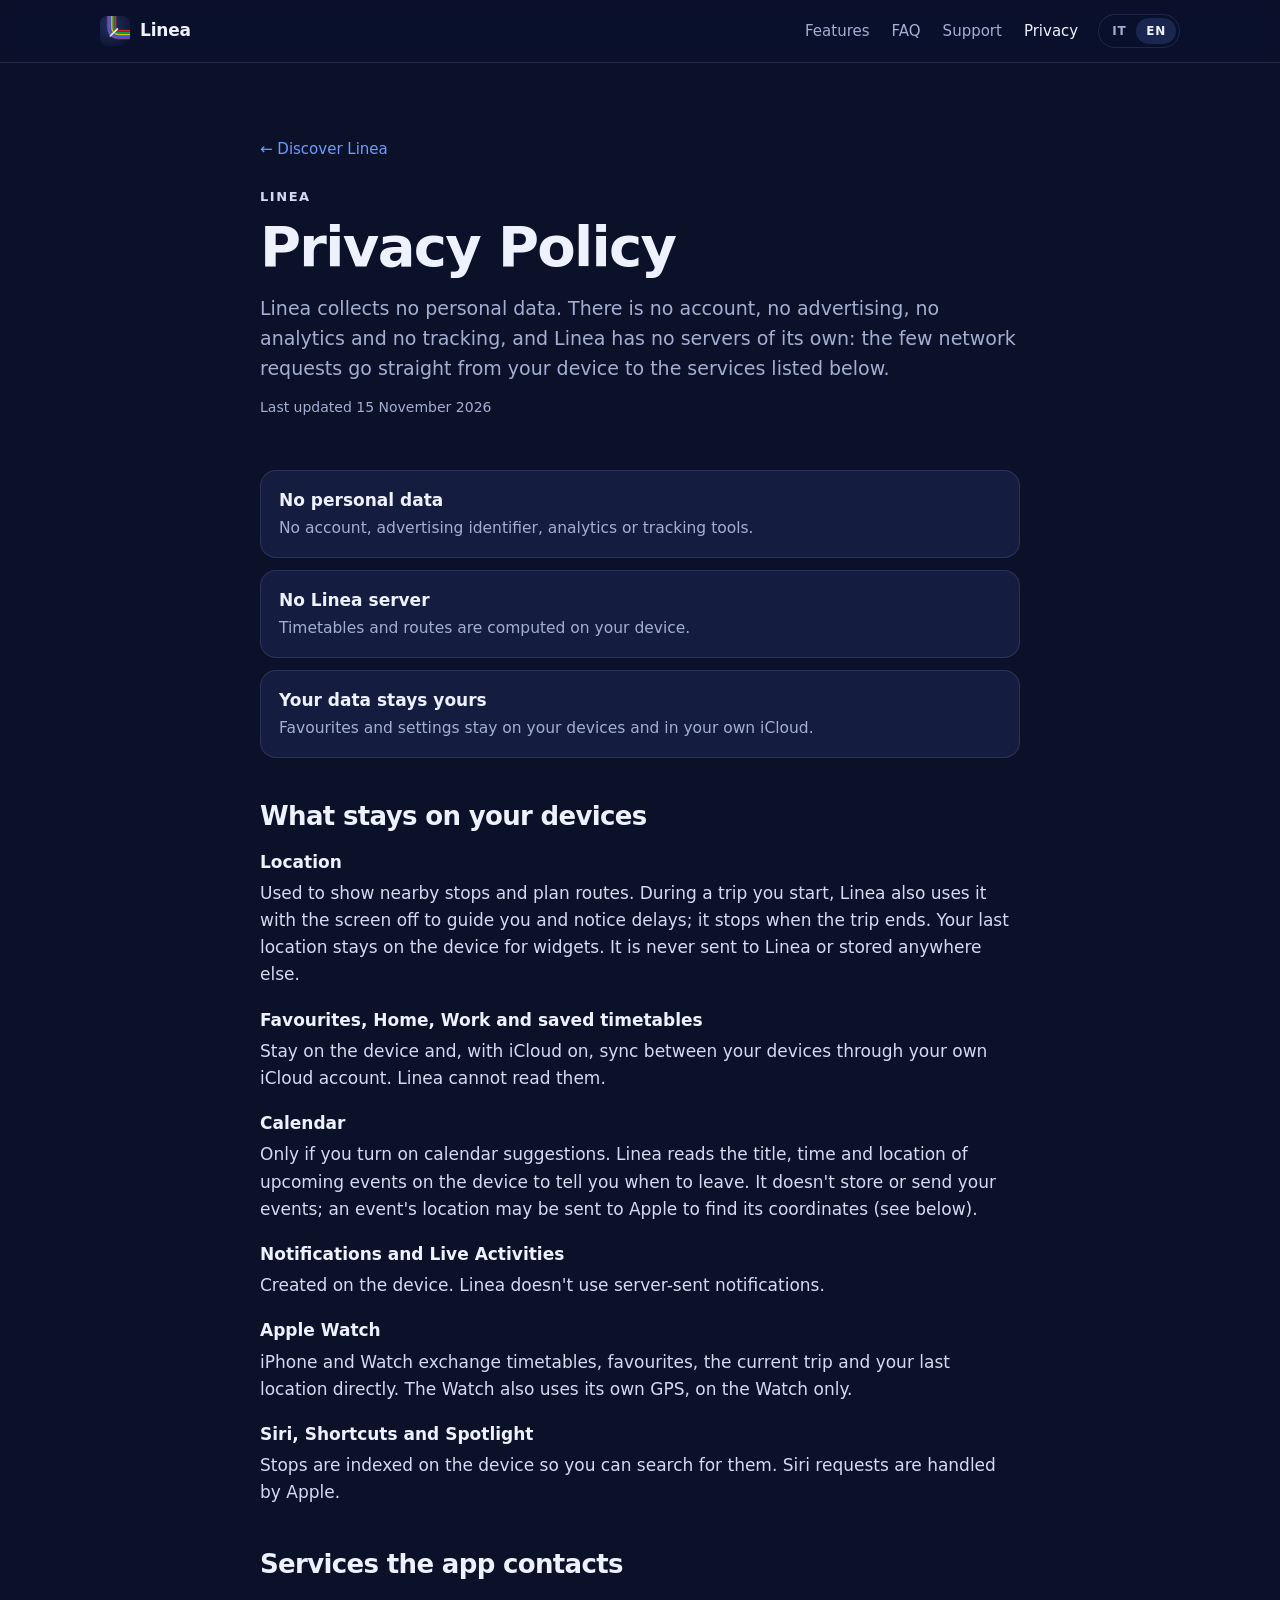
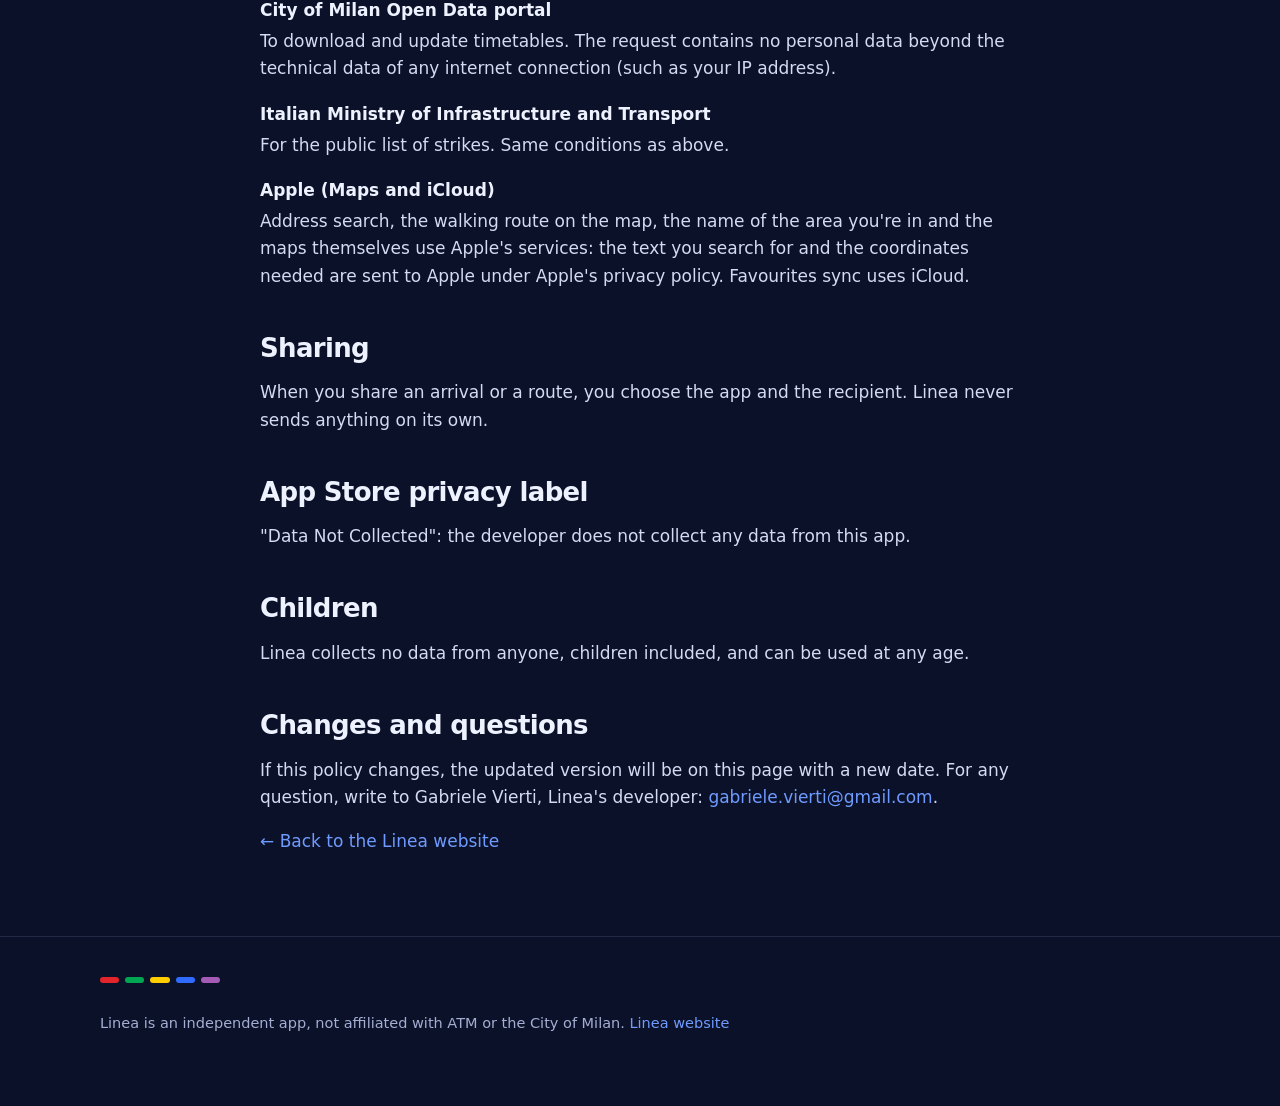
==== privacy.html @ 8175891f "update 1.0" ====
<!DOCTYPE html>
<html lang="it" data-lang="it">
<head>
<meta charset="utf-8">
<meta name="viewport" content="width=device-width, initial-scale=1">
<title>Privacy · Linea</title>
<meta name="description" content="Linea non raccoglie dati personali: niente account, pubblicità, statistiche o tracciamento.">
<meta name="theme-color" content="#0b1129">
<link rel="icon" href="favicon.png">
<link rel="apple-touch-icon" href="apple-touch-icon.png">
<link rel="stylesheet" href="style.css">
<script src="app.js"></script>
</head>
<body>

<header class="top">
  <div class="wrap">
    <a class="brand" href="index.html" aria-label="Linea"><img src="icon.png" alt=""><span>Linea</span></a>
    <nav aria-label="Sezioni">
      <a href="index.html#funzioni"><span lang="it">Funzioni</span><span lang="en">Features</span></a>
      <a href="index.html#faq">FAQ</a>
      <a href="index.html#supporto"><span lang="it">Supporto</span><span lang="en">Support</span></a>
      <a href="privacy.html" aria-current="page">Privacy</a>
    </nav>
    <div class="langs" role="group" aria-label="Lingua / Language">
      <button type="button" data-set="it">IT</button>
      <button type="button" data-set="en">EN</button>
    </div>
  </div>
</header>

<main class="policy">

  <!-- Italiano -->
  <div lang="it">
    <section class="policy-hero">
      <div class="wrap narrow">
        <a class="back" href="index.html">← Scopri Linea</a>
        <p class="eyebrow">Linea</p>
        <h1>Informativa sulla privacy</h1>
        <p class="lead">Linea non raccoglie dati personali. Non ci sono account, pubblicità, statistiche né tracciamento, e Linea non ha server suoi: le poche richieste in rete vanno direttamente dal tuo dispositivo ai servizi elencati qui sotto.</p>
        <p class="date">Ultimo aggiornamento: 15 novembre 2026</p>
      </div>
    </section>

    <section class="wrap narrow">
      <ul class="summary">
        <li><b>Nessun dato personale</b><span>Niente account, identificativo pubblicitario, statistiche o strumenti di tracciamento.</span></li>
        <li><b>Nessun server di Linea</b><span>Orari e percorsi sono calcolati sul tuo dispositivo.</span></li>
        <li><b>I tuoi dati restano tuoi</b><span>Preferiti e impostazioni stanno sui tuoi dispositivi e nel tuo iCloud.</span></li>
      </ul>

      <h2>Cosa resta sui tuoi dispositivi</h2>
      <dl class="rows">
        <dt>Posizione</dt>
        <dd>Serve per mostrarti le fermate vicine e calcolare i percorsi. Durante un viaggio che avvii tu, Linea la usa anche con lo schermo spento per guidarti e accorgersi dei ritardi; smette quando il viaggio finisce. L'ultima posizione resta sul dispositivo per i widget. Non viene mai inviata a Linea né salvata altrove.</dd>
        <dt>Preferiti, Casa, Lavoro e orari salvati</dt>
        <dd>Restano sul dispositivo e, se iCloud è attivo, si sincronizzano tra i tuoi dispositivi tramite il tuo account iCloud. Linea non può leggerli.</dd>
        <dt>Calendario</dt>
        <dd>Solo se attivi i suggerimenti dal calendario. Linea legge sul dispositivo titolo, ora e luogo dei prossimi appuntamenti per dirti quando uscire. Non salva né invia gli eventi; il luogo di un evento può essere mandato ad Apple per trovarne le coordinate (vedi sotto).</dd>
        <dt>Notifiche e Live Activity</dt>
        <dd>Sono create sul dispositivo. Linea non usa notifiche inviate da server.</dd>
        <dt>Apple Watch</dt>
        <dd>iPhone e Watch si scambiano direttamente orari, preferiti, viaggio in corso e ultima posizione. Il Watch usa anche il suo GPS, solo sul Watch.</dd>
        <dt>Siri, Comandi e Spotlight</dt>
        <dd>Le fermate vengono indicizzate sul dispositivo perché tu possa cercarle. Le richieste a Siri sono gestite da Apple.</dd>
      </dl>

      <h2>Servizi contattati dall'app</h2>
      <dl class="rows">
        <dt>Portale Open Data del Comune di Milano</dt>
        <dd>Per scaricare e aggiornare gli orari. La richiesta non contiene dati personali, oltre a quelli tecnici di ogni connessione internet (come l'indirizzo IP).</dd>
        <dt>Ministero delle Infrastrutture e dei Trasporti</dt>
        <dd>Per l'elenco pubblico degli scioperi. Stesse condizioni del punto sopra.</dd>
        <dt>Apple (Mappe e iCloud)</dt>
        <dd>La ricerca di indirizzi, il percorso a piedi sulla mappa, il nome della zona in cui ti trovi e le mappe usano i servizi di Apple: il testo che cerchi e le coordinate necessarie vengono inviati ad Apple, secondo la sua informativa sulla privacy. La sincronizzazione dei preferiti usa iCloud.</dd>
      </dl>

      <h2>Condivisione</h2>
      <p>Quando condividi un arrivo o un percorso, scegli tu l'app e il destinatario. Linea non invia nulla da sola.</p>

      <h2>Etichetta privacy dell'App Store</h2>
      <p>"Dati non raccolti": lo sviluppatore non raccoglie dati da questa app.</p>

      <h2>Minori</h2>
      <p>Linea non raccoglie dati di nessuno, quindi nemmeno di minori, e si può usare a qualsiasi età.</p>

      <h2>Modifiche e domande</h2>
      <p>Se questa informativa cambia, la versione aggiornata sarà su questa pagina con una nuova data. Per qualsiasi domanda scrivi a Gabriele Vierti, sviluppatore di Linea: <a href="mailto:gabriele.vierti@gmail.com?subject=Linea%20privacy">gabriele.vierti@gmail.com</a>.</p>
      <p><a href="index.html">← Torna al sito di Linea</a></p>
    </section>
  </div>

  <!-- English -->
  <div lang="en">
    <section class="policy-hero">
      <div class="wrap narrow">
        <a class="back" href="index.html">← Discover Linea</a>
        <p class="eyebrow">Linea</p>
        <h1>Privacy Policy</h1>
        <p class="lead">Linea collects no personal data. There is no account, no advertising, no analytics and no tracking, and Linea has no servers of its own: the few network requests go straight from your device to the services listed below.</p>
        <p class="date">Last updated 15 November 2026</p>
      </div>
    </section>

    <section class="wrap narrow">
      <ul class="summary">
        <li><b>No personal data</b><span>No account, advertising identifier, analytics or tracking tools.</span></li>
        <li><b>No Linea server</b><span>Timetables and routes are computed on your device.</span></li>
        <li><b>Your data stays yours</b><span>Favourites and settings stay on your devices and in your own iCloud.</span></li>
      </ul>

      <h2>What stays on your devices</h2>
      <dl class="rows">
        <dt>Location</dt>
        <dd>Used to show nearby stops and plan routes. During a trip you start, Linea also uses it with the screen off to guide you and notice delays; it stops when the trip ends. Your last location stays on the device for widgets. It is never sent to Linea or stored anywhere else.</dd>
        <dt>Favourites, Home, Work and saved timetables</dt>
        <dd>Stay on the device and, with iCloud on, sync between your devices through your own iCloud account. Linea cannot read them.</dd>
        <dt>Calendar</dt>
        <dd>Only if you turn on calendar suggestions. Linea reads the title, time and location of upcoming events on the device to tell you when to leave. It doesn't store or send your events; an event's location may be sent to Apple to find its coordinates (see below).</dd>
        <dt>Notifications and Live Activities</dt>
        <dd>Created on the device. Linea doesn't use server-sent notifications.</dd>
        <dt>Apple Watch</dt>
        <dd>iPhone and Watch exchange timetables, favourites, the current trip and your last location directly. The Watch also uses its own GPS, on the Watch only.</dd>
        <dt>Siri, Shortcuts and Spotlight</dt>
        <dd>Stops are indexed on the device so you can search for them. Siri requests are handled by Apple.</dd>
      </dl>

      <h2>Services the app contacts</h2>
      <dl class="rows">
        <dt>City of Milan Open Data portal</dt>
        <dd>To download and update timetables. The request contains no personal data beyond the technical data of any internet connection (such as your IP address).</dd>
        <dt>Italian Ministry of Infrastructure and Transport</dt>
        <dd>For the public list of strikes. Same conditions as above.</dd>
        <dt>Apple (Maps and iCloud)</dt>
        <dd>Address search, the walking route on the map, the name of the area you're in and the maps themselves use Apple's services: the text you search for and the coordinates needed are sent to Apple under Apple's privacy policy. Favourites sync uses iCloud.</dd>
      </dl>

      <h2>Sharing</h2>
      <p>When you share an arrival or a route, you choose the app and the recipient. Linea never sends anything on its own.</p>

      <h2>App Store privacy label</h2>
      <p>"Data Not Collected": the developer does not collect any data from this app.</p>

      <h2>Children</h2>
      <p>Linea collects no data from anyone, children included, and can be used at any age.</p>

      <h2>Changes and questions</h2>
      <p>If this policy changes, the updated version will be on this page with a new date. For any question, write to Gabriele Vierti, Linea's developer: <a href="mailto:gabriele.vierti@gmail.com?subject=Linea%20privacy">gabriele.vierti@gmail.com</a>.</p>
      <p><a href="index.html">← Back to the Linea website</a></p>
    </section>
  </div>

</main>

<footer>
  <div class="wrap">
    <div class="lines" aria-hidden="true"><span></span><span></span><span></span><span></span><span></span></div>
    <p lang="it">Linea è un'app indipendente, non affiliata ad ATM né al Comune di Milano. <a href="index.html">Sito di Linea</a></p>
    <p lang="en">Linea is an independent app, not affiliated with ATM or the City of Milan. <a href="index.html">Linea website</a></p>
  </div>
</footer>

</body>
</html>
---- style.css ----
/* Linea · sito di supporto. Blu notte e i cinque colori della metro, come nell'app. */
:root {
  color-scheme: dark;
  --bg: #0b1129;
  --bg-2: #0f1736;
  --surface: #141d40;
  --surface-2: #1a2550;
  --line: rgba(170, 186, 235, 0.14);
  --text: #eef2ff;
  --muted: #a3afd2;
  --accent: #6f9bff;
  --m1: #e3242b;
  --m2: #00a651;
  --m3: #ffcd00;
  --m4: #2f6bff;
  --m5: #a35bb5;
  --radius: 22px;
  --sans: -apple-system, BlinkMacSystemFont, "SF Pro Display", "SF Pro Text", "Helvetica Neue", Inter, system-ui, sans-serif;
}

* { box-sizing: border-box; }
html { scroll-behavior: smooth; }
body {
  margin: 0;
  background: var(--bg);
  color: var(--text);
  font: 17px/1.6 var(--sans);
  -webkit-font-smoothing: antialiased;
  overflow-x: hidden;
}
img { max-width: 100%; display: block; }
a { color: var(--accent); text-decoration: none; }
a:hover { text-decoration: underline; text-underline-offset: 3px; }
:focus-visible { outline: 2px solid var(--accent); outline-offset: 3px; border-radius: 6px; }

/* Una pagina, due lingue: quella non attiva è nascosta. */
html[data-lang="en"] [lang="it"],
html[data-lang="it"] [lang="en"] { display: none !important; }

.wrap { width: min(1080px, 100% - 40px); margin: 0 auto; }
.narrow { width: min(760px, 100% - 40px); }

/* ---------- Barra in alto ---------- */
.top {
  position: sticky; top: 0; z-index: 20;
  backdrop-filter: saturate(160%) blur(16px);
  -webkit-backdrop-filter: saturate(160%) blur(16px);
  background: rgba(11, 17, 41, 0.74);
  border-bottom: 1px solid var(--line);
}
.top .wrap { display: flex; align-items: center; gap: 20px; height: 62px; }
.brand { display: flex; align-items: center; gap: 10px; color: var(--text); font-weight: 700; letter-spacing: -0.01em; }
.brand:hover { text-decoration: none; }
.brand img { width: 30px; height: 30px; }
.top nav { display: flex; gap: 22px; margin-left: auto; font-size: 15px; }
.top nav a { color: var(--muted); }
.top nav a:hover, .top nav a[aria-current="page"] { color: var(--text); text-decoration: none; }
.langs { display: flex; border: 1px solid var(--line); border-radius: 999px; padding: 3px; }
.langs button {
  appearance: none; border: 0; background: transparent; color: var(--muted);
  font: 600 12px/1 var(--sans); letter-spacing: 0.06em; padding: 7px 10px; border-radius: 999px; cursor: pointer;
}
html[data-lang="en"] .langs [data-set="en"],
html[data-lang="it"] .langs [data-set="it"] { background: var(--surface-2); color: var(--text); }
@media (max-width: 720px) {
  .top nav { display: none; }
  .langs { margin-left: auto; }
}

/* ---------- Le cinque linee ---------- */
.lines { display: flex; gap: 6px; }
.lines span { height: 6px; flex: 1; border-radius: 3px; }
.lines span:nth-child(1) { background: var(--m1); }
.lines span:nth-child(2) { background: var(--m2); }
.lines span:nth-child(3) { background: var(--m3); }
.lines span:nth-child(4) { background: var(--m4); }
.lines span:nth-child(5) { background: var(--m5); }

/* ---------- Apertura ---------- */
.hero {
  padding: 96px 0 72px;
  background:
    radial-gradient(900px 480px at 18% -10%, rgba(47, 107, 255, 0.22), transparent 60%),
    radial-gradient(700px 420px at 95% 10%, rgba(163, 91, 181, 0.16), transparent 60%);
}
.hero .wrap { display: grid; grid-template-columns: 1.25fr 1fr; gap: 56px; align-items: center; }
.hero h1 { font-size: clamp(44px, 7vw, 76px); line-height: 1.02; letter-spacing: -0.035em; margin: 0 0 18px; }
.hero .lead { font-size: clamp(19px, 2.2vw, 22px); color: var(--muted); margin: 0 0 28px; max-width: 34em; }
.hero .icon { width: min(300px, 70vw); justify-self: center; filter: drop-shadow(0 30px 60px rgba(0, 0, 0, 0.45)); }
.hero .lines { width: 240px; margin-bottom: 30px; }
.pills { display: flex; flex-wrap: wrap; gap: 10px; }
.pill {
  border: 1px solid var(--line); border-radius: 999px; padding: 7px 14px;
  font-size: 14px; color: var(--muted); background: rgba(255, 255, 255, 0.03);
}
@media (max-width: 820px) {
  .hero { padding-top: 56px; }
  .hero .wrap { grid-template-columns: 1fr; gap: 36px; }
  .hero .icon { order: -1; width: 160px; justify-self: start; }
}

/* ---------- Sezioni ---------- */
section { padding: 64px 0; }
.eyebrow { text-transform: uppercase; letter-spacing: 0.12em; font-size: 13px; font-weight: 600; color: var(--muted); margin: 0 0 10px; }
h2 { font-size: clamp(30px, 4vw, 42px); letter-spacing: -0.025em; line-height: 1.1; margin: 0 0 14px; }
.section-lead { color: var(--muted); font-size: 19px; margin: 0 0 36px; max-width: 40em; }

.grid { display: grid; grid-template-columns: repeat(3, 1fr); gap: 16px; }
@media (max-width: 900px) { .grid { grid-template-columns: repeat(2, 1fr); } }
@media (max-width: 600px) { .grid { grid-template-columns: 1fr; } }
.card {
  background: linear-gradient(180deg, var(--surface), var(--bg-2));
  border: 1px solid var(--line); border-radius: var(--radius); padding: 24px;
}
.card .dot { width: 34px; height: 34px; border-radius: 10px; display: grid; place-items: center; margin-bottom: 14px; font-size: 18px; }
.card h3 { margin: 0 0 6px; font-size: 19px; letter-spacing: -0.01em; }
.card p { margin: 0; color: var(--muted); font-size: 15.5px; }
.c1 { background: rgba(227, 36, 43, 0.18); } .c2 { background: rgba(0, 166, 81, 0.18); }
.c3 { background: rgba(255, 205, 0, 0.16); } .c4 { background: rgba(47, 107, 255, 0.2); }
.c5 { background: rgba(163, 91, 181, 0.2); }

/* ---------- Domande ---------- */
.faq details {
  border-bottom: 1px solid var(--line); padding: 18px 0;
}
.faq summary {
  cursor: pointer; font-weight: 600; font-size: 18px; list-style: none; display: flex; justify-content: space-between; gap: 16px;
}
.faq summary::-webkit-details-marker { display: none; }
.faq summary::after { content: "+"; color: var(--muted); font-weight: 400; font-size: 22px; line-height: 1; }
.faq details[open] summary::after { content: "–"; }
.faq details p { color: var(--muted); margin: 10px 0 0; }

/* ---------- Supporto ---------- */
.support-box {
  background: linear-gradient(135deg, var(--surface-2), var(--surface));
  border: 1px solid var(--line); border-radius: 28px; padding: 40px;
  display: grid; grid-template-columns: 1fr auto; gap: 24px; align-items: center;
}
.support-box p { color: var(--muted); margin: 0; }
.button {
  display: inline-block; background: var(--text); color: var(--bg); font-weight: 600;
  padding: 13px 22px; border-radius: 999px; white-space: nowrap;
}
.button:hover { text-decoration: none; opacity: 0.9; }
@media (max-width: 700px) { .support-box { grid-template-columns: 1fr; padding: 28px; } }

/* ---------- Pagina privacy ---------- */
.policy-hero { padding: 72px 0 24px; }
.policy-hero h1 { font-size: clamp(38px, 6vw, 56px); letter-spacing: -0.03em; line-height: 1.05; margin: 0 0 16px; }
.policy-hero .lead { color: var(--muted); font-size: 19px; margin: 0 0 12px; }
.policy-hero .date { color: var(--muted); font-size: 14px; margin: 0; }
.back { display: inline-flex; gap: 6px; font-size: 15px; margin-bottom: 26px; }
.summary { list-style: none; padding: 0; margin: 12px 0 40px; display: grid; gap: 12px; }
.summary li {
  background: var(--surface); border: 1px solid var(--line); border-radius: 16px; padding: 16px 18px;
  display: grid; gap: 2px;
}
.summary b { font-size: 17px; }
.summary span { color: var(--muted); font-size: 15.5px; }
.policy h2 { font-size: 26px; margin: 44px 0 12px; }
.policy p { color: #d3daf2; }
.rows { margin: 0; }
.rows dt { font-weight: 600; margin-top: 18px; }
.rows dd { margin: 4px 0 0; color: #d3daf2; }

/* ---------- Piede ---------- */
footer { border-top: 1px solid var(--line); padding: 40px 0 56px; color: var(--muted); font-size: 14.5px; }
footer .wrap { display: grid; gap: 14px; }
footer .lines { width: 120px; }
footer nav { display: flex; gap: 18px; flex-wrap: wrap; }
footer nav a { color: var(--muted); }

.policy-hero + section { padding-top: 16px; }
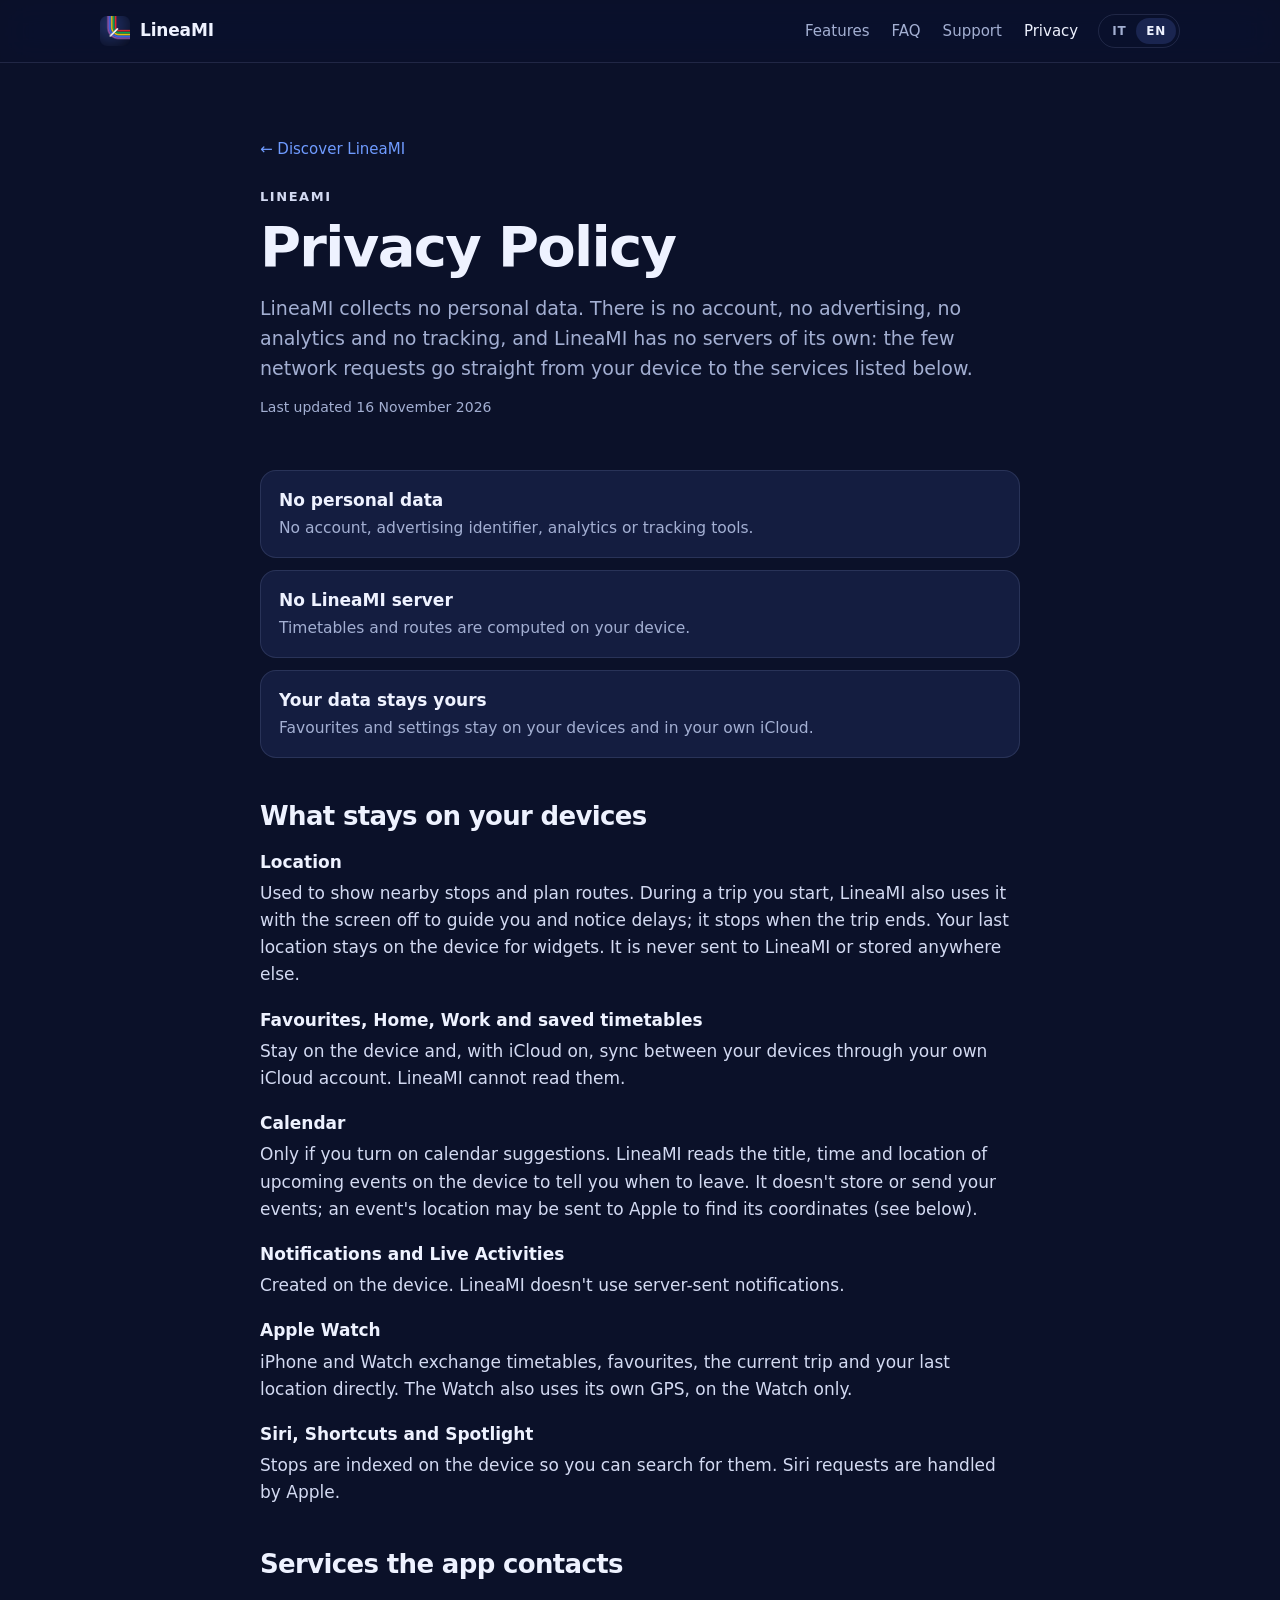
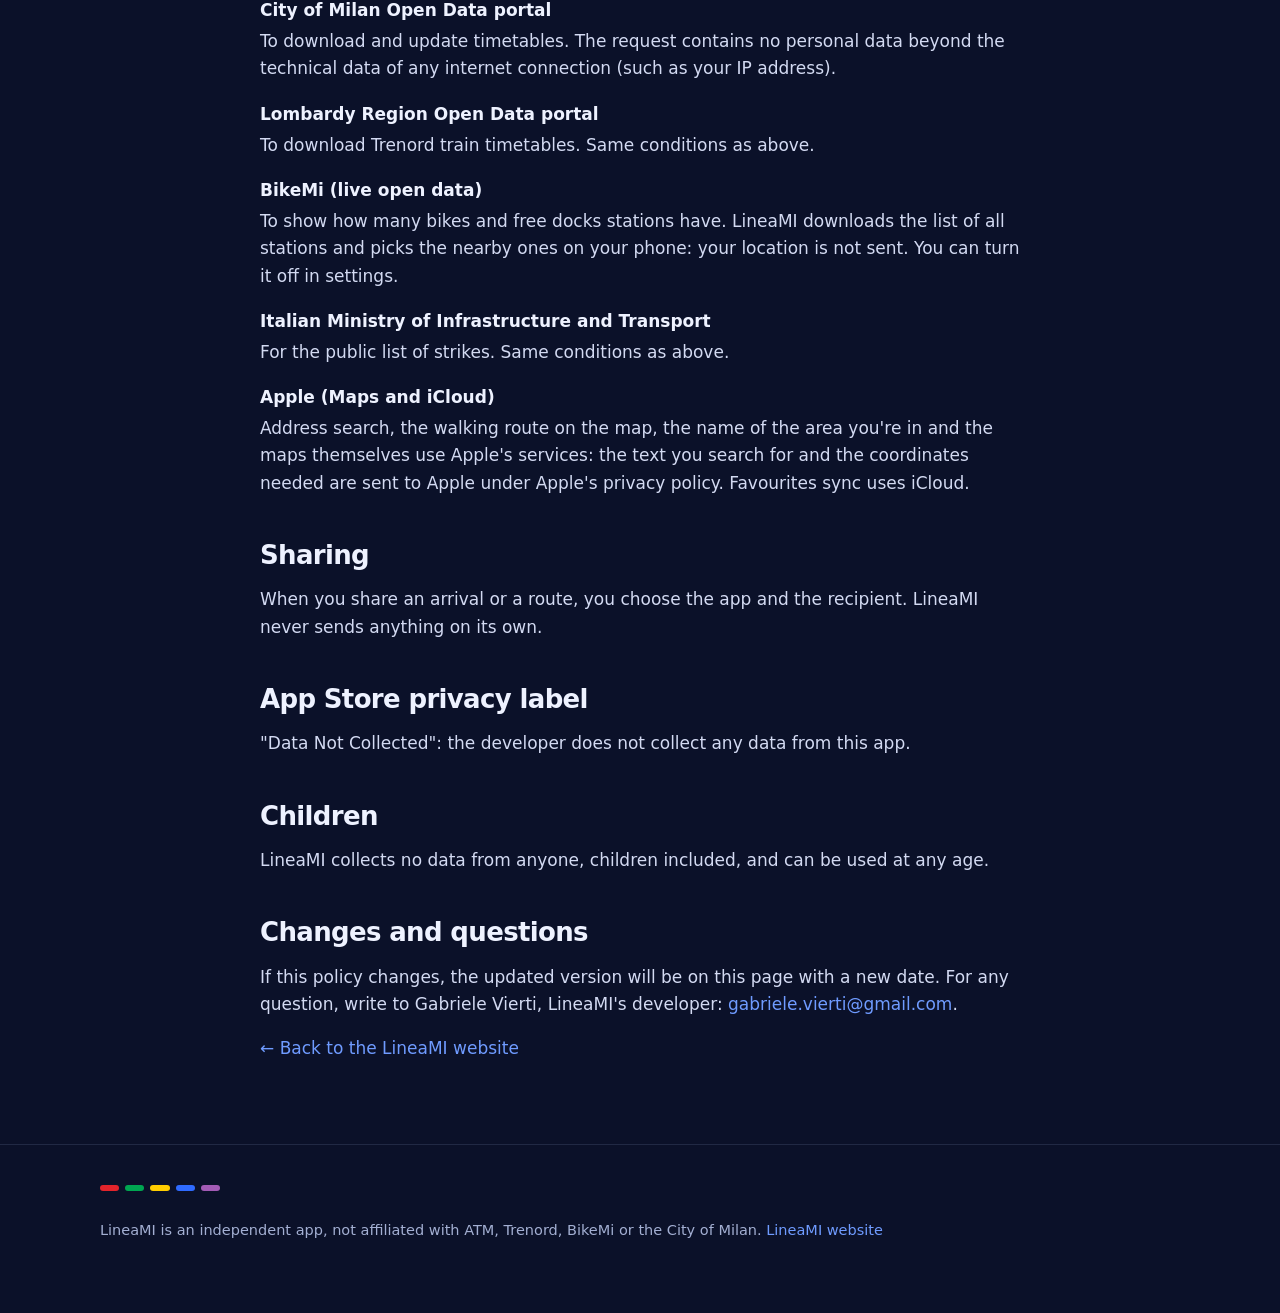
==== commit 16b22136: "update" ====
--- a/privacy.html
+++ b/privacy.html
@@ -3,8 +3,8 @@
 <head>
 <meta charset="utf-8">
 <meta name="viewport" content="width=device-width, initial-scale=1">
-<title>Privacy · Linea</title>
-<meta name="description" content="Linea non raccoglie dati personali: niente account, pubblicità, statistiche o tracciamento.">
+<title>Privacy · LineaMI</title>
+<meta name="description" content="LineaMI non raccoglie dati personali: niente account, pubblicità, statistiche o tracciamento.">
 <meta name="theme-color" content="#0b1129">
 <link rel="icon" href="favicon.png">
 <link rel="apple-touch-icon" href="apple-touch-icon.png">
@@ -15,7 +15,7 @@
 
 <header class="top">
   <div class="wrap">
-    <a class="brand" href="index.html" aria-label="Linea"><img src="icon.png" alt=""><span>Linea</span></a>
+    <a class="brand" href="index.html" aria-label="LineaMI"><img src="icon.png" alt=""><span>LineaMI</span></a>
     <nav aria-label="Sezioni">
       <a href="index.html#funzioni"><span lang="it">Funzioni</span><span lang="en">Features</span></a>
       <a href="index.html#faq">FAQ</a>
@@ -35,31 +35,31 @@
   <div lang="it">
     <section class="policy-hero">
       <div class="wrap narrow">
-        <a class="back" href="index.html">← Scopri Linea</a>
-        <p class="eyebrow">Linea</p>
+        <a class="back" href="index.html">← Scopri LineaMI</a>
+        <p class="eyebrow">LineaMI</p>
         <h1>Informativa sulla privacy</h1>
-        <p class="lead">Linea non raccoglie dati personali. Non ci sono account, pubblicità, statistiche né tracciamento, e Linea non ha server suoi: le poche richieste in rete vanno direttamente dal tuo dispositivo ai servizi elencati qui sotto.</p>
-        <p class="date">Ultimo aggiornamento: 15 novembre 2026</p>
+        <p class="lead">LineaMI non raccoglie dati personali. Non ci sono account, pubblicità, statistiche né tracciamento, e LineaMI non ha server suoi: le poche richieste in rete vanno direttamente dal tuo dispositivo ai servizi elencati qui sotto.</p>
+        <p class="date">Ultimo aggiornamento: 16 novembre 2026</p>
       </div>
     </section>
 
     <section class="wrap narrow">
       <ul class="summary">
         <li><b>Nessun dato personale</b><span>Niente account, identificativo pubblicitario, statistiche o strumenti di tracciamento.</span></li>
-        <li><b>Nessun server di Linea</b><span>Orari e percorsi sono calcolati sul tuo dispositivo.</span></li>
+        <li><b>Nessun server di LineaMI</b><span>Orari e percorsi sono calcolati sul tuo dispositivo.</span></li>
         <li><b>I tuoi dati restano tuoi</b><span>Preferiti e impostazioni stanno sui tuoi dispositivi e nel tuo iCloud.</span></li>
       </ul>
 
       <h2>Cosa resta sui tuoi dispositivi</h2>
       <dl class="rows">
         <dt>Posizione</dt>
-        <dd>Serve per mostrarti le fermate vicine e calcolare i percorsi. Durante un viaggio che avvii tu, Linea la usa anche con lo schermo spento per guidarti e accorgersi dei ritardi; smette quando il viaggio finisce. L'ultima posizione resta sul dispositivo per i widget. Non viene mai inviata a Linea né salvata altrove.</dd>
+        <dd>Serve per mostrarti le fermate vicine e calcolare i percorsi. Durante un viaggio che avvii tu, LineaMI la usa anche con lo schermo spento per guidarti e accorgersi dei ritardi; smette quando il viaggio finisce. L'ultima posizione resta sul dispositivo per i widget. Non viene mai inviata a LineaMI né salvata altrove.</dd>
         <dt>Preferiti, Casa, Lavoro e orari salvati</dt>
-        <dd>Restano sul dispositivo e, se iCloud è attivo, si sincronizzano tra i tuoi dispositivi tramite il tuo account iCloud. Linea non può leggerli.</dd>
+        <dd>Restano sul dispositivo e, se iCloud è attivo, si sincronizzano tra i tuoi dispositivi tramite il tuo account iCloud. LineaMI non può leggerli.</dd>
         <dt>Calendario</dt>
-        <dd>Solo se attivi i suggerimenti dal calendario. Linea legge sul dispositivo titolo, ora e luogo dei prossimi appuntamenti per dirti quando uscire. Non salva né invia gli eventi; il luogo di un evento può essere mandato ad Apple per trovarne le coordinate (vedi sotto).</dd>
+        <dd>Solo se attivi i suggerimenti dal calendario. LineaMI legge sul dispositivo titolo, ora e luogo dei prossimi appuntamenti per dirti quando uscire. Non salva né invia gli eventi; il luogo di un evento può essere mandato ad Apple per trovarne le coordinate (vedi sotto).</dd>
         <dt>Notifiche e Live Activity</dt>
-        <dd>Sono create sul dispositivo. Linea non usa notifiche inviate da server.</dd>
+        <dd>Sono create sul dispositivo. LineaMI non usa notifiche inviate da server.</dd>
         <dt>Apple Watch</dt>
         <dd>iPhone e Watch si scambiano direttamente orari, preferiti, viaggio in corso e ultima posizione. Il Watch usa anche il suo GPS, solo sul Watch.</dd>
         <dt>Siri, Comandi e Spotlight</dt>
@@ -70,6 +70,10 @@
       <dl class="rows">
         <dt>Portale Open Data del Comune di Milano</dt>
         <dd>Per scaricare e aggiornare gli orari. La richiesta non contiene dati personali, oltre a quelli tecnici di ogni connessione internet (come l'indirizzo IP).</dd>
+        <dt>Portale Open Data di Regione Lombardia</dt>
+        <dd>Per scaricare gli orari dei treni Trenord. Stesse condizioni del punto sopra.</dd>
+        <dt>BikeMi (dati aperti in tempo reale)</dt>
+        <dd>Per sapere quante bici e posti liberi ci sono nelle stazioni. LineaMI scarica l'elenco di tutte le stazioni e sceglie sul telefono quelle vicine: la tua posizione non viene inviata. Si può disattivare nelle impostazioni.</dd>
         <dt>Ministero delle Infrastrutture e dei Trasporti</dt>
         <dd>Per l'elenco pubblico degli scioperi. Stesse condizioni del punto sopra.</dd>
         <dt>Apple (Mappe e iCloud)</dt>
@@ -77,17 +81,17 @@
       </dl>
 
       <h2>Condivisione</h2>
-      <p>Quando condividi un arrivo o un percorso, scegli tu l'app e il destinatario. Linea non invia nulla da sola.</p>
+      <p>Quando condividi un arrivo o un percorso, scegli tu l'app e il destinatario. LineaMI non invia nulla da sola.</p>
 
       <h2>Etichetta privacy dell'App Store</h2>
       <p>"Dati non raccolti": lo sviluppatore non raccoglie dati da questa app.</p>
 
       <h2>Minori</h2>
-      <p>Linea non raccoglie dati di nessuno, quindi nemmeno di minori, e si può usare a qualsiasi età.</p>
+      <p>LineaMI non raccoglie dati di nessuno, quindi nemmeno di minori, e si può usare a qualsiasi età.</p>
 
       <h2>Modifiche e domande</h2>
-      <p>Se questa informativa cambia, la versione aggiornata sarà su questa pagina con una nuova data. Per qualsiasi domanda scrivi a Gabriele Vierti, sviluppatore di Linea: <a href="mailto:gabriele.vierti@gmail.com?subject=Linea%20privacy">gabriele.vierti@gmail.com</a>.</p>
-      <p><a href="index.html">← Torna al sito di Linea</a></p>
+      <p>Se questa informativa cambia, la versione aggiornata sarà su questa pagina con una nuova data. Per qualsiasi domanda scrivi a Gabriele Vierti, sviluppatore di LineaMI: <a href="mailto:gabriele.vierti@gmail.com?subject=LineaMI%20privacy">gabriele.vierti@gmail.com</a>.</p>
+      <p><a href="index.html">← Torna al sito di LineaMI</a></p>
     </section>
   </div>
 
@@ -95,31 +99,31 @@
   <div lang="en">
     <section class="policy-hero">
       <div class="wrap narrow">
-        <a class="back" href="index.html">← Discover Linea</a>
-        <p class="eyebrow">Linea</p>
+        <a class="back" href="index.html">← Discover LineaMI</a>
+        <p class="eyebrow">LineaMI</p>
         <h1>Privacy Policy</h1>
-        <p class="lead">Linea collects no personal data. There is no account, no advertising, no analytics and no tracking, and Linea has no servers of its own: the few network requests go straight from your device to the services listed below.</p>
-        <p class="date">Last updated 15 November 2026</p>
+        <p class="lead">LineaMI collects no personal data. There is no account, no advertising, no analytics and no tracking, and LineaMI has no servers of its own: the few network requests go straight from your device to the services listed below.</p>
+        <p class="date">Last updated 16 November 2026</p>
       </div>
     </section>
 
     <section class="wrap narrow">
       <ul class="summary">
         <li><b>No personal data</b><span>No account, advertising identifier, analytics or tracking tools.</span></li>
-        <li><b>No Linea server</b><span>Timetables and routes are computed on your device.</span></li>
+        <li><b>No LineaMI server</b><span>Timetables and routes are computed on your device.</span></li>
         <li><b>Your data stays yours</b><span>Favourites and settings stay on your devices and in your own iCloud.</span></li>
       </ul>
 
       <h2>What stays on your devices</h2>
       <dl class="rows">
         <dt>Location</dt>
-        <dd>Used to show nearby stops and plan routes. During a trip you start, Linea also uses it with the screen off to guide you and notice delays; it stops when the trip ends. Your last location stays on the device for widgets. It is never sent to Linea or stored anywhere else.</dd>
+        <dd>Used to show nearby stops and plan routes. During a trip you start, LineaMI also uses it with the screen off to guide you and notice delays; it stops when the trip ends. Your last location stays on the device for widgets. It is never sent to LineaMI or stored anywhere else.</dd>
         <dt>Favourites, Home, Work and saved timetables</dt>
-        <dd>Stay on the device and, with iCloud on, sync between your devices through your own iCloud account. Linea cannot read them.</dd>
+        <dd>Stay on the device and, with iCloud on, sync between your devices through your own iCloud account. LineaMI cannot read them.</dd>
         <dt>Calendar</dt>
-        <dd>Only if you turn on calendar suggestions. Linea reads the title, time and location of upcoming events on the device to tell you when to leave. It doesn't store or send your events; an event's location may be sent to Apple to find its coordinates (see below).</dd>
+        <dd>Only if you turn on calendar suggestions. LineaMI reads the title, time and location of upcoming events on the device to tell you when to leave. It doesn't store or send your events; an event's location may be sent to Apple to find its coordinates (see below).</dd>
         <dt>Notifications and Live Activities</dt>
-        <dd>Created on the device. Linea doesn't use server-sent notifications.</dd>
+        <dd>Created on the device. LineaMI doesn't use server-sent notifications.</dd>
         <dt>Apple Watch</dt>
         <dd>iPhone and Watch exchange timetables, favourites, the current trip and your last location directly. The Watch also uses its own GPS, on the Watch only.</dd>
         <dt>Siri, Shortcuts and Spotlight</dt>
@@ -130,6 +134,10 @@
       <dl class="rows">
         <dt>City of Milan Open Data portal</dt>
         <dd>To download and update timetables. The request contains no personal data beyond the technical data of any internet connection (such as your IP address).</dd>
+        <dt>Lombardy Region Open Data portal</dt>
+        <dd>To download Trenord train timetables. Same conditions as above.</dd>
+        <dt>BikeMi (live open data)</dt>
+        <dd>To show how many bikes and free docks stations have. LineaMI downloads the list of all stations and picks the nearby ones on your phone: your location is not sent. You can turn it off in settings.</dd>
         <dt>Italian Ministry of Infrastructure and Transport</dt>
         <dd>For the public list of strikes. Same conditions as above.</dd>
         <dt>Apple (Maps and iCloud)</dt>
@@ -137,17 +145,17 @@
       </dl>
 
       <h2>Sharing</h2>
-      <p>When you share an arrival or a route, you choose the app and the recipient. Linea never sends anything on its own.</p>
+      <p>When you share an arrival or a route, you choose the app and the recipient. LineaMI never sends anything on its own.</p>
 
       <h2>App Store privacy label</h2>
       <p>"Data Not Collected": the developer does not collect any data from this app.</p>
 
       <h2>Children</h2>
-      <p>Linea collects no data from anyone, children included, and can be used at any age.</p>
+      <p>LineaMI collects no data from anyone, children included, and can be used at any age.</p>
 
       <h2>Changes and questions</h2>
-      <p>If this policy changes, the updated version will be on this page with a new date. For any question, write to Gabriele Vierti, Linea's developer: <a href="mailto:gabriele.vierti@gmail.com?subject=Linea%20privacy">gabriele.vierti@gmail.com</a>.</p>
-      <p><a href="index.html">← Back to the Linea website</a></p>
+      <p>If this policy changes, the updated version will be on this page with a new date. For any question, write to Gabriele Vierti, LineaMI's developer: <a href="mailto:gabriele.vierti@gmail.com?subject=LineaMI%20privacy">gabriele.vierti@gmail.com</a>.</p>
+      <p><a href="index.html">← Back to the LineaMI website</a></p>
     </section>
   </div>
 
@@ -156,8 +164,8 @@
 <footer>
   <div class="wrap">
     <div class="lines" aria-hidden="true"><span></span><span></span><span></span><span></span><span></span></div>
-    <p lang="it">Linea è un'app indipendente, non affiliata ad ATM né al Comune di Milano. <a href="index.html">Sito di Linea</a></p>
-    <p lang="en">Linea is an independent app, not affiliated with ATM or the City of Milan. <a href="index.html">Linea website</a></p>
+    <p lang="it">LineaMI è un'app indipendente, non affiliata ad ATM, Trenord, BikeMi né al Comune di Milano. <a href="index.html">Sito di LineaMI</a></p>
+    <p lang="en">LineaMI is an independent app, not affiliated with ATM, Trenord, BikeMi or the City of Milan. <a href="index.html">LineaMI website</a></p>
   </div>
 </footer>
 
--- a/style.css
+++ b/style.css
@@ -1,4 +1,4 @@
-/* Linea · sito di supporto. Blu notte e i cinque colori della metro, come nell'app. */
+/* LineaMI · sito di supporto. Blu notte e i cinque colori della metro, come nell'app. */
 :root {
   color-scheme: dark;
   --bg: #0b1129;
@@ -88,6 +88,7 @@
 .hero .lead { font-size: clamp(19px, 2.2vw, 22px); color: var(--muted); margin: 0 0 28px; max-width: 34em; }
 .hero .icon { width: min(300px, 70vw); justify-self: center; filter: drop-shadow(0 30px 60px rgba(0, 0, 0, 0.45)); }
 .hero .lines { width: 240px; margin-bottom: 30px; }
+.hero .app-name { font-size: clamp(22px, 2.6vw, 28px); font-weight: 700; letter-spacing: -0.015em; color: var(--muted); margin: 0 0 6px; }
 .pills { display: flex; flex-wrap: wrap; gap: 10px; }
 .pill {
   border: 1px solid var(--line); border-radius: 999px; padding: 7px 14px;
@@ -118,6 +119,27 @@
 .c1 { background: rgba(227, 36, 43, 0.18); } .c2 { background: rgba(0, 166, 81, 0.18); }
 .c3 { background: rgba(255, 205, 0, 0.16); } .c4 { background: rgba(47, 107, 255, 0.2); }
 .c5 { background: rgba(163, 91, 181, 0.2); }
+
+/* ---------- Il viaggio, dal vivo ---------- */
+.showcase {
+  background: linear-gradient(180deg, var(--bg-2), var(--bg));
+  border-top: 1px solid var(--line); border-bottom: 1px solid var(--line);
+}
+.shots { display: grid; grid-template-columns: repeat(3, 1fr); gap: 28px; }
+/* Immagini allineate in basso, didascalie sotto tutte alla stessa altezza. */
+.shot { margin: 0; display: grid; grid-template-rows: 1fr auto; gap: 16px; justify-items: center; text-align: center; }
+.shot img { align-self: end; }
+.shot figcaption { align-self: start; }
+.shot img {
+  width: 100%; max-width: 290px; height: auto; border-radius: 38px; border: 8px solid #1b1d22;
+  box-shadow: 0 30px 70px rgba(0, 0, 0, 0.5), 0 0 0 1px rgba(255, 255, 255, 0.08);
+}
+.shot.watch img { max-width: 230px; border-radius: 56px; border: 14px solid #2e2f34; }
+.shot figcaption { color: var(--muted); font-size: 15.5px; max-width: 19em; }
+@media (max-width: 760px) {
+  .shots { grid-template-columns: 1fr; gap: 44px; }
+  .shot img { max-width: 260px; }
+}
 
 /* ---------- Domande ---------- */
 .faq details {
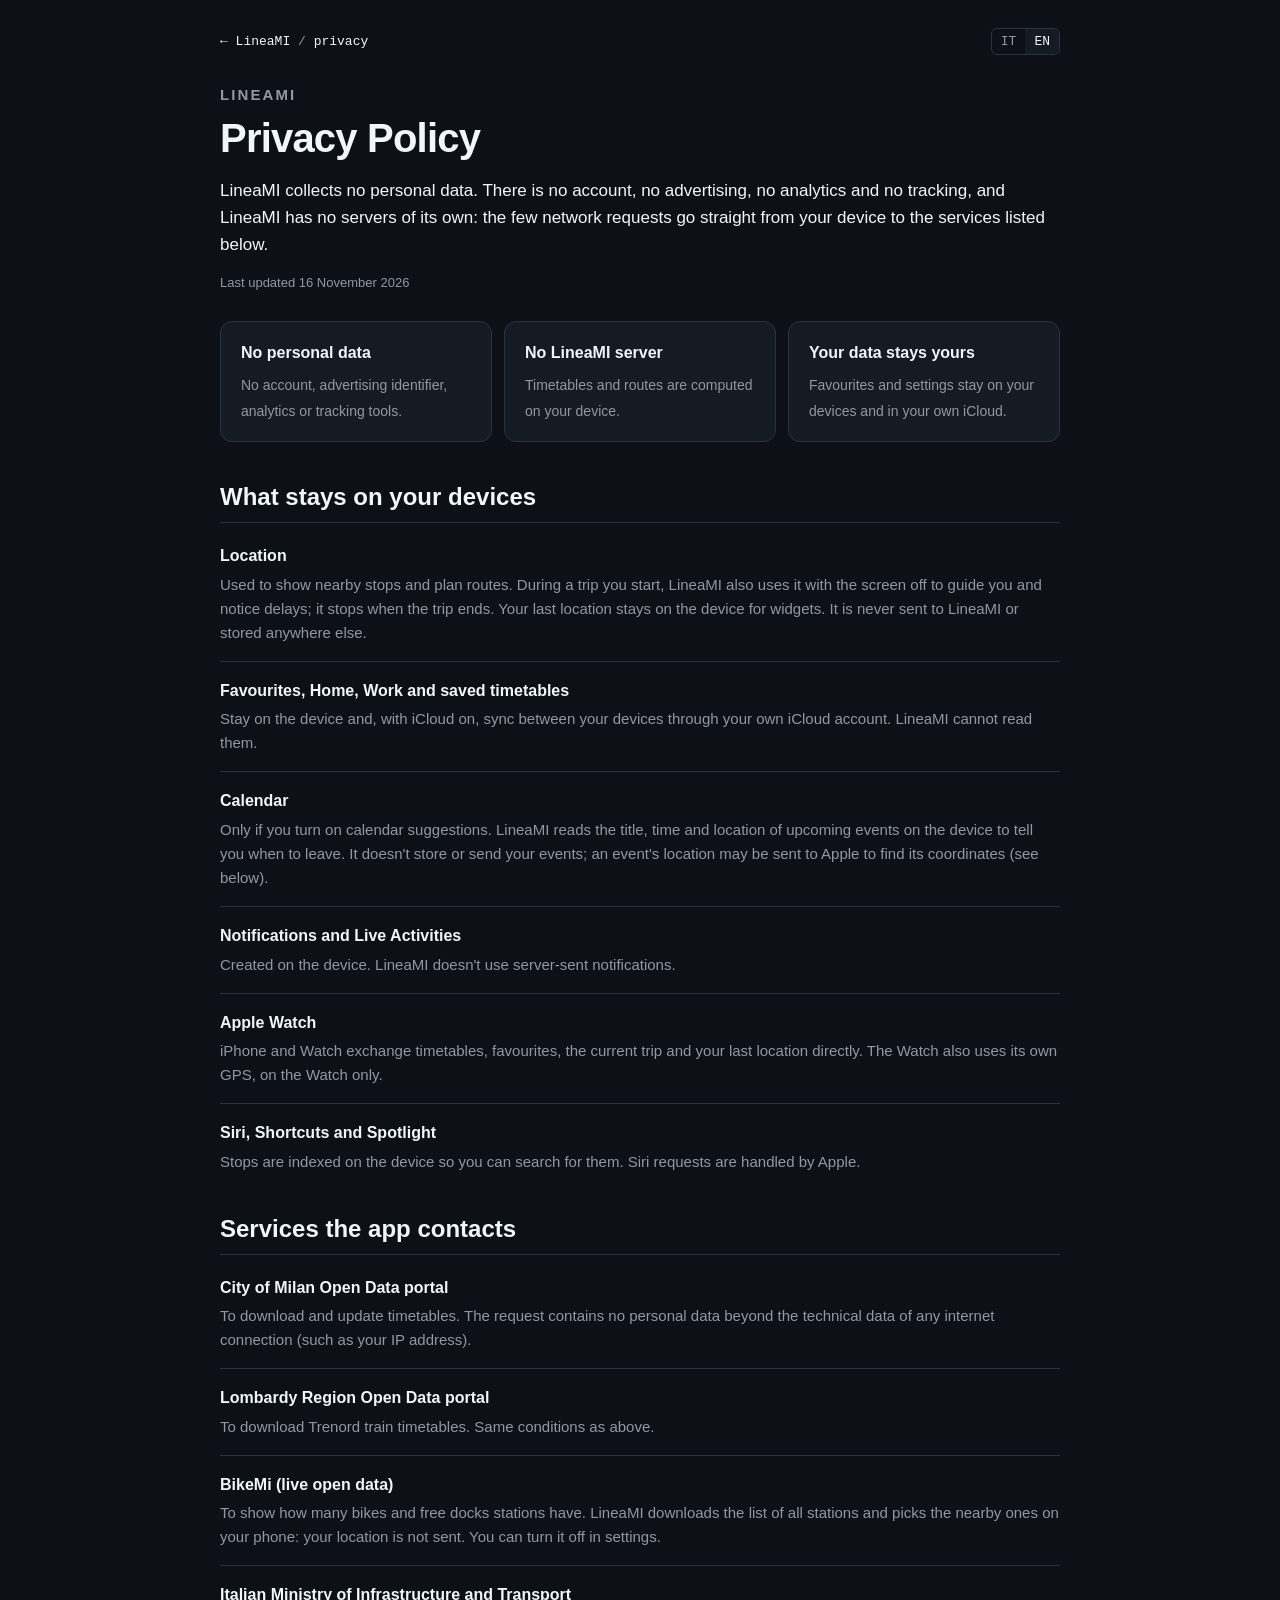
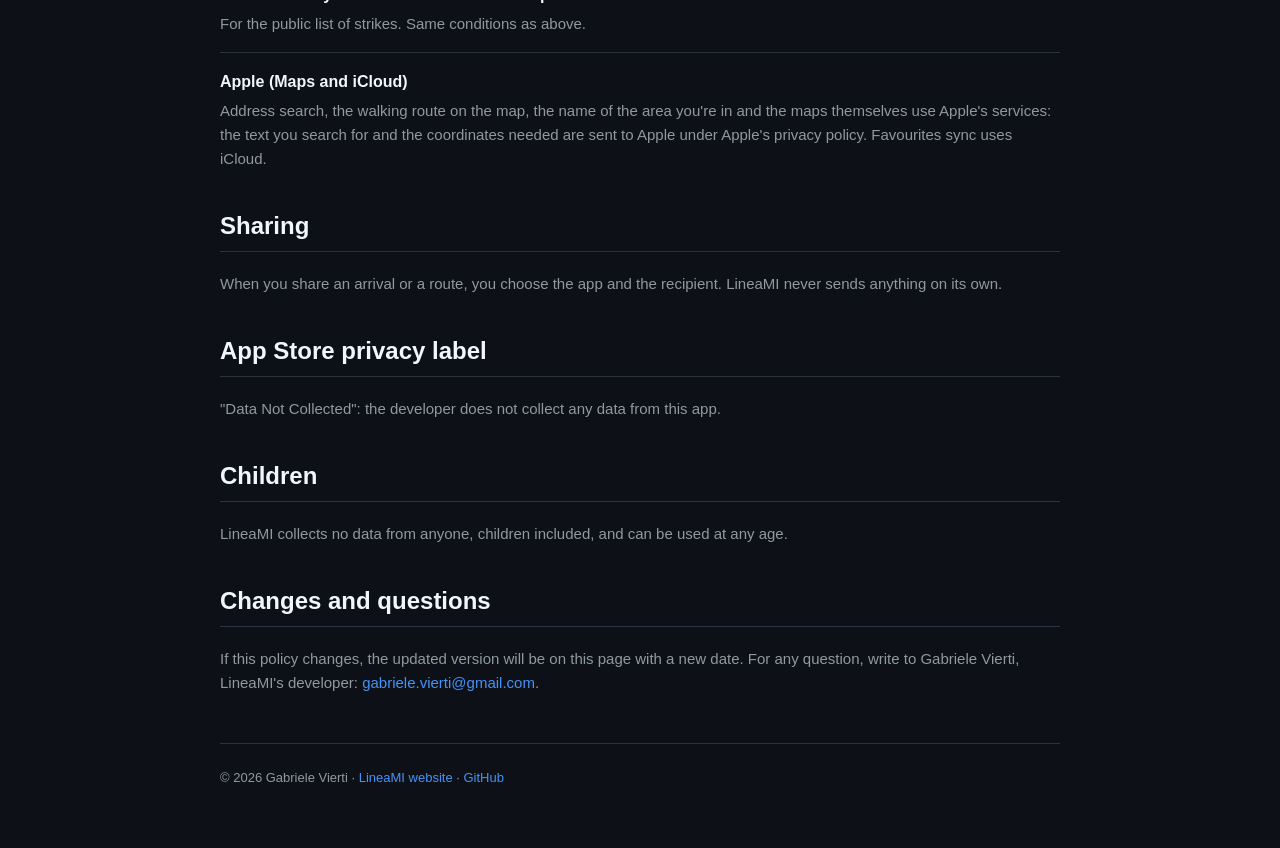
==== commit e7368c61: "update" ====
--- a/privacy.html
+++ b/privacy.html
@@ -5,23 +5,18 @@
 <meta name="viewport" content="width=device-width, initial-scale=1">
 <title>Privacy · LineaMI</title>
 <meta name="description" content="LineaMI non raccoglie dati personali: niente account, pubblicità, statistiche o tracciamento.">
-<meta name="theme-color" content="#0b1129">
+<meta name="theme-color" content="#0d1117">
 <link rel="icon" href="favicon.png">
 <link rel="apple-touch-icon" href="apple-touch-icon.png">
 <link rel="stylesheet" href="style.css">
 <script src="app.js"></script>
 </head>
 <body>
+<div class="wrap">
 
-<header class="top">
-  <div class="wrap">
-    <a class="brand" href="index.html" aria-label="LineaMI"><img src="icon.png" alt=""><span>LineaMI</span></a>
-    <nav aria-label="Sezioni">
-      <a href="index.html#funzioni"><span lang="it">Funzioni</span><span lang="en">Features</span></a>
-      <a href="index.html#faq">FAQ</a>
-      <a href="index.html#supporto"><span lang="it">Supporto</span><span lang="en">Support</span></a>
-      <a href="privacy.html" aria-current="page">Privacy</a>
-    </nav>
+<header class="bar">
+  <a class="path" href="index.html">← LineaMI <span>/</span> privacy</a>
+  <div class="side">
     <div class="langs" role="group" aria-label="Lingua / Language">
       <button type="button" data-set="it">IT</button>
       <button type="button" data-set="en">EN</button>
@@ -91,7 +86,6 @@
 
       <h2>Modifiche e domande</h2>
       <p>Se questa informativa cambia, la versione aggiornata sarà su questa pagina con una nuova data. Per qualsiasi domanda scrivi a Gabriele Vierti, sviluppatore di LineaMI: <a href="mailto:gabriele.vierti@gmail.com?subject=LineaMI%20privacy">gabriele.vierti@gmail.com</a>.</p>
-      <p><a href="index.html">← Torna al sito di LineaMI</a></p>
     </section>
   </div>
 
@@ -155,19 +149,16 @@
 
       <h2>Changes and questions</h2>
       <p>If this policy changes, the updated version will be on this page with a new date. For any question, write to Gabriele Vierti, LineaMI's developer: <a href="mailto:gabriele.vierti@gmail.com?subject=LineaMI%20privacy">gabriele.vierti@gmail.com</a>.</p>
-      <p><a href="index.html">← Back to the LineaMI website</a></p>
     </section>
   </div>
+
 
 </main>
 
 <footer>
-  <div class="wrap">
-    <div class="lines" aria-hidden="true"><span></span><span></span><span></span><span></span><span></span></div>
-    <p lang="it">LineaMI è un'app indipendente, non affiliata ad ATM, Trenord, BikeMi né al Comune di Milano. <a href="index.html">Sito di LineaMI</a></p>
-    <p lang="en">LineaMI is an independent app, not affiliated with ATM, Trenord, BikeMi or the City of Milan. <a href="index.html">LineaMI website</a></p>
-  </div>
+  <p>© 2026 Gabriele Vierti · <a href="index.html"><span lang="it">Sito di LineaMI</span><span lang="en">LineaMI website</span></a> · <a href="https://github.com/gabrielevierti">GitHub</a></p>
 </footer>
 
+</div>
 </body>
 </html>
--- a/style.css
+++ b/style.css
@@ -1,196 +1,131 @@
-/* LineaMI · sito di supporto. Blu notte e i cinque colori della metro, come nell'app. */
+/* Stesso stile del README GitHub di gabrielevierti: scuro, schede con bordo, niente fronzoli. */
 :root {
+  --bg: #0d1117;
+  --card: #151b23;
+  --line: #2b3340;
+  --text: #f0f6fc;
+  --muted: #9198a1;
+  --blue: #4493f8;
   color-scheme: dark;
-  --bg: #0b1129;
-  --bg-2: #0f1736;
-  --surface: #141d40;
-  --surface-2: #1a2550;
-  --line: rgba(170, 186, 235, 0.14);
-  --text: #eef2ff;
-  --muted: #a3afd2;
-  --accent: #6f9bff;
-  --m1: #e3242b;
-  --m2: #00a651;
-  --m3: #ffcd00;
-  --m4: #2f6bff;
-  --m5: #a35bb5;
-  --radius: 22px;
-  --sans: -apple-system, BlinkMacSystemFont, "SF Pro Display", "SF Pro Text", "Helvetica Neue", Inter, system-ui, sans-serif;
 }
 
 * { box-sizing: border-box; }
-html { scroll-behavior: smooth; }
+html { -webkit-text-size-adjust: 100%; scroll-behavior: smooth; }
 body {
   margin: 0;
   background: var(--bg);
   color: var(--text);
-  font: 17px/1.6 var(--sans);
-  -webkit-font-smoothing: antialiased;
-  overflow-x: hidden;
+  font: 16px/1.6 -apple-system, BlinkMacSystemFont, "Segoe UI", "Noto Sans", Helvetica, Arial, sans-serif;
 }
-img { max-width: 100%; display: block; }
-a { color: var(--accent); text-decoration: none; }
-a:hover { text-decoration: underline; text-underline-offset: 3px; }
-:focus-visible { outline: 2px solid var(--accent); outline-offset: 3px; border-radius: 6px; }
 
-/* Una pagina, due lingue: quella non attiva è nascosta. */
-html[data-lang="en"] [lang="it"],
-html[data-lang="it"] [lang="en"] { display: none !important; }
+/* Lingua: app.js imposta data-lang su <html> */
+html[data-lang="it"] [lang="en"],
+html[data-lang="en"] [lang="it"] { display: none; }
 
-.wrap { width: min(1080px, 100% - 40px); margin: 0 auto; }
-.narrow { width: min(760px, 100% - 40px); }
+a { color: var(--blue); text-decoration: none; }
+a:hover { text-decoration: underline; }
+b, strong { font-weight: 600; }
 
-/* ---------- Barra in alto ---------- */
-.top {
-  position: sticky; top: 0; z-index: 20;
-  backdrop-filter: saturate(160%) blur(16px);
-  -webkit-backdrop-filter: saturate(160%) blur(16px);
-  background: rgba(11, 17, 41, 0.74);
+.wrap { max-width: 880px; margin: 0 auto; padding: 0 20px; }
+
+/* Barra in alto, come "gabrielevierti / README.md" */
+.bar {
+  display: flex; align-items: center; justify-content: space-between; gap: 16px;
+  padding: 28px 0 20px;
+  font: 13px/1 ui-monospace, SFMono-Regular, "SF Mono", Menlo, Consolas, monospace;
+}
+.bar a { color: var(--text); }
+.bar .path span { color: var(--muted); }
+.bar .side { display: flex; align-items: center; gap: 14px; }
+.bar .side a { color: var(--muted); }
+.langs { display: flex; border: 1px solid var(--line); border-radius: 6px; overflow: hidden; }
+.langs button {
+  font: inherit; color: var(--muted); background: none; border: 0;
+  padding: 6px 9px; cursor: pointer;
+}
+html[data-lang="it"] .langs [data-set="it"],
+html[data-lang="en"] .langs [data-set="en"] { background: var(--card); color: var(--text); }
+
+/* Schede */
+.card {
+  background: var(--card);
+  border: 1px solid var(--line);
+  border-radius: 12px;
+  padding: 28px 30px;
+}
+
+.hero { display: flex; align-items: center; justify-content: space-between; gap: 32px; padding: 44px 48px; }
+.hero .name { display: flex; align-items: center; gap: 16px; }
+.hero .name img { width: 56px; height: 56px; border-radius: 13px; }
+.hero h1 { margin: 0; font-size: 52px; line-height: 1.1; font-weight: 700; letter-spacing: -0.02em; }
+.hero .sub { margin: 14px 0 0; color: var(--muted); font-size: 19px; }
+.hero .tag { color: var(--blue); margin: 18px 0 0; font-weight: 600; font-size: 18px; }
+.hero .tag a { color: var(--blue); }
+.hero svg { flex: none; width: 210px; height: auto; }
+
+.intro { margin: 28px 0 0; }
+
+h2 {
+  margin: 40px 0 20px; padding-bottom: 10px;
+  font-size: 24px; line-height: 1.25; font-weight: 600;
   border-bottom: 1px solid var(--line);
 }
-.top .wrap { display: flex; align-items: center; gap: 20px; height: 62px; }
-.brand { display: flex; align-items: center; gap: 10px; color: var(--text); font-weight: 700; letter-spacing: -0.01em; }
-.brand:hover { text-decoration: none; }
-.brand img { width: 30px; height: 30px; }
-.top nav { display: flex; gap: 22px; margin-left: auto; font-size: 15px; }
-.top nav a { color: var(--muted); }
-.top nav a:hover, .top nav a[aria-current="page"] { color: var(--text); text-decoration: none; }
-.langs { display: flex; border: 1px solid var(--line); border-radius: 999px; padding: 3px; }
-.langs button {
-  appearance: none; border: 0; background: transparent; color: var(--muted);
-  font: 600 12px/1 var(--sans); letter-spacing: 0.06em; padding: 7px 10px; border-radius: 999px; cursor: pointer;
+
+.grid { display: grid; grid-template-columns: 1fr 1fr; gap: 12px; }
+.eyebrow {
+  margin: 0 0 8px; color: var(--muted);
+  font-size: 11px; font-weight: 600; letter-spacing: 0.14em; text-transform: uppercase;
 }
-html[data-lang="en"] .langs [data-set="en"],
-html[data-lang="it"] .langs [data-set="it"] { background: var(--surface-2); color: var(--text); }
-@media (max-width: 720px) {
-  .top nav { display: none; }
-  .langs { margin-left: auto; }
+.card h3 { margin: 0 0 8px; font-size: 22px; line-height: 1.2; font-weight: 700; letter-spacing: -0.01em; }
+.card p { margin: 0; color: var(--muted); font-size: 15px; }
+.card p + p { margin-top: 12px; }
+.more { margin: 16px 0 0; color: var(--muted); font-size: 15px; }
+.fine { margin: 16px 0 0; color: var(--muted); font-size: 13px; }
+
+/* FAQ */
+details { border-bottom: 1px solid var(--line); }
+summary {
+  list-style: none; cursor: pointer; padding: 14px 28px 14px 0;
+  font-weight: 600; position: relative;
 }
+summary::-webkit-details-marker { display: none; }
+summary::after { content: "+"; position: absolute; right: 4px; top: 12px; color: var(--muted); font-weight: 400; font-size: 20px; }
+details[open] summary::after { content: "–"; }
+details p { margin: 0 0 16px; color: var(--muted); font-size: 15px; }
 
-/* ---------- Le cinque linee ---------- */
-.lines { display: flex; gap: 6px; }
-.lines span { height: 6px; flex: 1; border-radius: 3px; }
-.lines span:nth-child(1) { background: var(--m1); }
-.lines span:nth-child(2) { background: var(--m2); }
-.lines span:nth-child(3) { background: var(--m3); }
-.lines span:nth-child(4) { background: var(--m4); }
-.lines span:nth-child(5) { background: var(--m5); }
+/* Supporto */
+.support { display: flex; align-items: center; justify-content: space-between; gap: 24px; }
+.support .links { display: flex; flex-direction: column; align-items: flex-start; gap: 8px; flex: none; font-weight: 600; font-size: 14px; }
 
-/* ---------- Apertura ---------- */
-.hero {
-  padding: 96px 0 72px;
-  background:
-    radial-gradient(900px 480px at 18% -10%, rgba(47, 107, 255, 0.22), transparent 60%),
-    radial-gradient(700px 420px at 95% 10%, rgba(163, 91, 181, 0.16), transparent 60%);
+footer { margin: 48px 0 0; padding: 24px 0 48px; border-top: 1px solid var(--line); color: var(--muted); font-size: 13px; }
+footer p { margin: 0 0 12px; }
+
+/* Privacy */
+.policy .wrap { padding: 0; }
+.policy-hero { padding: 8px 0 0; }
+.policy-hero h1 { margin: 0 0 16px; font-size: 40px; line-height: 1.15; font-weight: 700; letter-spacing: -0.02em; }
+.policy .lead { margin: 0; font-size: 17px; }
+.policy .date { margin: 14px 0 28px; color: var(--muted); font-size: 13px; }
+.policy .back { display: none; }
+.policy p { color: var(--muted); font-size: 15px; }
+.policy p.lead { color: var(--text); }
+.summary { list-style: none; margin: 0; padding: 0; display: grid; grid-template-columns: repeat(3, 1fr); gap: 12px; }
+.summary li { background: var(--card); border: 1px solid var(--line); border-radius: 12px; padding: 18px 20px; }
+.summary b { display: block; margin-bottom: 6px; }
+.summary span { color: var(--muted); font-size: 14px; }
+.rows { margin: 0; }
+.rows dt { margin: 0 0 4px; font-weight: 600; }
+.rows dt small { margin-left: 8px; color: var(--muted); font-weight: 400; font-size: 12px; }
+.rows dd { margin: 0 0 16px; padding-bottom: 16px; border-bottom: 1px solid var(--line); color: var(--muted); font-size: 15px; }
+.rows dd:last-child { border-bottom: 0; padding-bottom: 0; }
+
+@media (max-width: 700px) {
+  .hero { padding: 30px 24px; }
+  .hero svg { display: none; }
+  .hero h1 { font-size: 40px; }
+  .hero .name img { width: 46px; height: 46px; border-radius: 11px; }
+  .grid, .summary { grid-template-columns: 1fr; }
+  .card { padding: 22px; }
+  .support { flex-direction: column; align-items: flex-start; }
+  .policy-hero h1 { font-size: 32px; }
 }
-.hero .wrap { display: grid; grid-template-columns: 1.25fr 1fr; gap: 56px; align-items: center; }
-.hero h1 { font-size: clamp(44px, 7vw, 76px); line-height: 1.02; letter-spacing: -0.035em; margin: 0 0 18px; }
-.hero .lead { font-size: clamp(19px, 2.2vw, 22px); color: var(--muted); margin: 0 0 28px; max-width: 34em; }
-.hero .icon { width: min(300px, 70vw); justify-self: center; filter: drop-shadow(0 30px 60px rgba(0, 0, 0, 0.45)); }
-.hero .lines { width: 240px; margin-bottom: 30px; }
-.hero .app-name { font-size: clamp(22px, 2.6vw, 28px); font-weight: 700; letter-spacing: -0.015em; color: var(--muted); margin: 0 0 6px; }
-.pills { display: flex; flex-wrap: wrap; gap: 10px; }
-.pill {
-  border: 1px solid var(--line); border-radius: 999px; padding: 7px 14px;
-  font-size: 14px; color: var(--muted); background: rgba(255, 255, 255, 0.03);
-}
-@media (max-width: 820px) {
-  .hero { padding-top: 56px; }
-  .hero .wrap { grid-template-columns: 1fr; gap: 36px; }
-  .hero .icon { order: -1; width: 160px; justify-self: start; }
-}
-
-/* ---------- Sezioni ---------- */
-section { padding: 64px 0; }
-.eyebrow { text-transform: uppercase; letter-spacing: 0.12em; font-size: 13px; font-weight: 600; color: var(--muted); margin: 0 0 10px; }
-h2 { font-size: clamp(30px, 4vw, 42px); letter-spacing: -0.025em; line-height: 1.1; margin: 0 0 14px; }
-.section-lead { color: var(--muted); font-size: 19px; margin: 0 0 36px; max-width: 40em; }
-
-.grid { display: grid; grid-template-columns: repeat(3, 1fr); gap: 16px; }
-@media (max-width: 900px) { .grid { grid-template-columns: repeat(2, 1fr); } }
-@media (max-width: 600px) { .grid { grid-template-columns: 1fr; } }
-.card {
-  background: linear-gradient(180deg, var(--surface), var(--bg-2));
-  border: 1px solid var(--line); border-radius: var(--radius); padding: 24px;
-}
-.card .dot { width: 34px; height: 34px; border-radius: 10px; display: grid; place-items: center; margin-bottom: 14px; font-size: 18px; }
-.card h3 { margin: 0 0 6px; font-size: 19px; letter-spacing: -0.01em; }
-.card p { margin: 0; color: var(--muted); font-size: 15.5px; }
-.c1 { background: rgba(227, 36, 43, 0.18); } .c2 { background: rgba(0, 166, 81, 0.18); }
-.c3 { background: rgba(255, 205, 0, 0.16); } .c4 { background: rgba(47, 107, 255, 0.2); }
-.c5 { background: rgba(163, 91, 181, 0.2); }
-
-/* ---------- Il viaggio, dal vivo ---------- */
-.showcase {
-  background: linear-gradient(180deg, var(--bg-2), var(--bg));
-  border-top: 1px solid var(--line); border-bottom: 1px solid var(--line);
-}
-.shots { display: grid; grid-template-columns: repeat(3, 1fr); gap: 28px; }
-/* Immagini allineate in basso, didascalie sotto tutte alla stessa altezza. */
-.shot { margin: 0; display: grid; grid-template-rows: 1fr auto; gap: 16px; justify-items: center; text-align: center; }
-.shot img { align-self: end; }
-.shot figcaption { align-self: start; }
-.shot img {
-  width: 100%; max-width: 290px; height: auto; border-radius: 38px; border: 8px solid #1b1d22;
-  box-shadow: 0 30px 70px rgba(0, 0, 0, 0.5), 0 0 0 1px rgba(255, 255, 255, 0.08);
-}
-.shot.watch img { max-width: 230px; border-radius: 56px; border: 14px solid #2e2f34; }
-.shot figcaption { color: var(--muted); font-size: 15.5px; max-width: 19em; }
-@media (max-width: 760px) {
-  .shots { grid-template-columns: 1fr; gap: 44px; }
-  .shot img { max-width: 260px; }
-}
-
-/* ---------- Domande ---------- */
-.faq details {
-  border-bottom: 1px solid var(--line); padding: 18px 0;
-}
-.faq summary {
-  cursor: pointer; font-weight: 600; font-size: 18px; list-style: none; display: flex; justify-content: space-between; gap: 16px;
-}
-.faq summary::-webkit-details-marker { display: none; }
-.faq summary::after { content: "+"; color: var(--muted); font-weight: 400; font-size: 22px; line-height: 1; }
-.faq details[open] summary::after { content: "–"; }
-.faq details p { color: var(--muted); margin: 10px 0 0; }
-
-/* ---------- Supporto ---------- */
-.support-box {
-  background: linear-gradient(135deg, var(--surface-2), var(--surface));
-  border: 1px solid var(--line); border-radius: 28px; padding: 40px;
-  display: grid; grid-template-columns: 1fr auto; gap: 24px; align-items: center;
-}
-.support-box p { color: var(--muted); margin: 0; }
-.button {
-  display: inline-block; background: var(--text); color: var(--bg); font-weight: 600;
-  padding: 13px 22px; border-radius: 999px; white-space: nowrap;
-}
-.button:hover { text-decoration: none; opacity: 0.9; }
-@media (max-width: 700px) { .support-box { grid-template-columns: 1fr; padding: 28px; } }
-
-/* ---------- Pagina privacy ---------- */
-.policy-hero { padding: 72px 0 24px; }
-.policy-hero h1 { font-size: clamp(38px, 6vw, 56px); letter-spacing: -0.03em; line-height: 1.05; margin: 0 0 16px; }
-.policy-hero .lead { color: var(--muted); font-size: 19px; margin: 0 0 12px; }
-.policy-hero .date { color: var(--muted); font-size: 14px; margin: 0; }
-.back { display: inline-flex; gap: 6px; font-size: 15px; margin-bottom: 26px; }
-.summary { list-style: none; padding: 0; margin: 12px 0 40px; display: grid; gap: 12px; }
-.summary li {
-  background: var(--surface); border: 1px solid var(--line); border-radius: 16px; padding: 16px 18px;
-  display: grid; gap: 2px;
-}
-.summary b { font-size: 17px; }
-.summary span { color: var(--muted); font-size: 15.5px; }
-.policy h2 { font-size: 26px; margin: 44px 0 12px; }
-.policy p { color: #d3daf2; }
-.rows { margin: 0; }
-.rows dt { font-weight: 600; margin-top: 18px; }
-.rows dd { margin: 4px 0 0; color: #d3daf2; }
-
-/* ---------- Piede ---------- */
-footer { border-top: 1px solid var(--line); padding: 40px 0 56px; color: var(--muted); font-size: 14.5px; }
-footer .wrap { display: grid; gap: 14px; }
-footer .lines { width: 120px; }
-footer nav { display: flex; gap: 18px; flex-wrap: wrap; }
-footer nav a { color: var(--muted); }
-
-.policy-hero + section { padding-top: 16px; }
